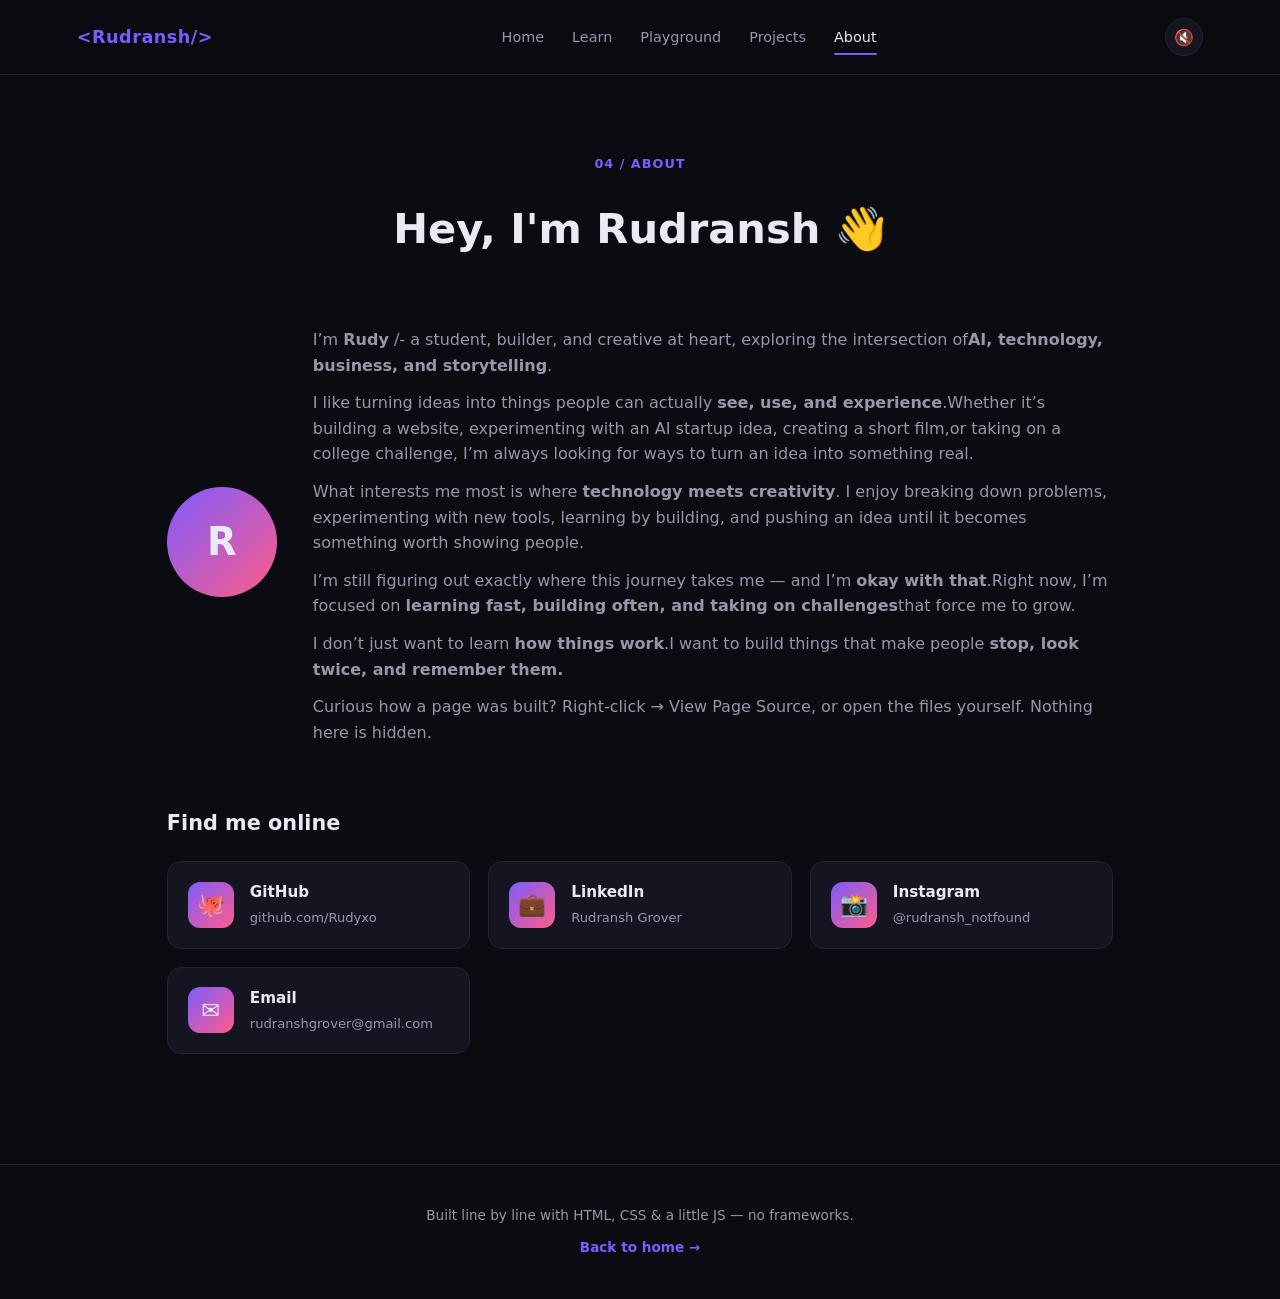
==== about.html @ c9af2722 "feat: add multi-page portfolio with interactive HTML/CSS/JS lessons - Add Home, Learn, Playground, P" ====
<!DOCTYPE html>
<html lang="en">
<head>
<meta charset="UTF-8">
<meta name="viewport" content="width=device-width, initial-scale=1.0">
<title>About — Rudransh</title>
<link rel="stylesheet" href="style.css">
<style>
  .socials { margin-top: 50px; }
  .social-grid { display: grid; grid-template-columns: repeat(auto-fit, minmax(230px, 1fr)); gap: 18px; margin-top: 20px; }
  .social-card {
    display: flex; align-items: center; gap: 16px; padding: 18px 20px;
    background: var(--card); border: 1px solid var(--border); border-radius: var(--radius);
    transition: transform .25s ease, border-color .25s ease;
  }
  .social-card:hover { transform: translateY(-5px); border-color: var(--accent); }
  .social-icon {
    width: 46px; height: 46px; border-radius: 12px; flex-shrink: 0;
    display: flex; align-items: center; justify-content: center; font-size: 1.4rem;
    background: linear-gradient(135deg, var(--accent), var(--accent-2));
  }
  .social-card strong { display: block; font-size: .95rem; }
  .social-card span { color: var(--muted); font-size: .82rem; word-break: break-all; }
  .socials h2 { font-size: 1.3rem; }
</style>
</head>
<body data-page="about">

<nav class="navbar">
  <a href="index.html" class="logo">&lt;Rudransh/&gt;</a>
  <ul class="nav-links">
    <li><a href="index.html">Home</a></li>
    <li><a href="learn.html">Learn</a></li>
    <li><a href="playground.html">Playground</a></li>
    <li><a href="projects.html">Projects</a></li>
    <li><a href="about.html">About</a></li>
  </ul>
  <button id="music-toggle" class="music-btn" title="Toggle background music" aria-label="Toggle background music">🔇</button>
</nav>

<div class="page-banner">
  <span class="tag">04 / About</span>
  <h1>Hey, I'm Rudransh 👋</h1>
</div>

<section class="section about-section">
  <div class="about-grid">
    <div class="about-avatar">R</div>
    <div>
      <p>I’m <strong>Rudy</strong> /- a student, builder, and creative at heart, exploring the intersection of<strong>AI, technology, business, and storytelling</strong>.</p>
      
      <p>I like turning ideas into things people can actually <strong>see, use, and experience</strong>.Whether it’s building a website, experimenting with an AI startup idea, creating a short film,or taking on a college challenge, I’m always looking for ways to turn an idea into something real.</p>
      
      <p>What interests me most is where <strong>technology meets creativity</strong>. I enjoy breaking down problems, experimenting with new tools, learning by building, and pushing an idea until it becomes something worth showing people.</p>

      <p>I’m still figuring out exactly where this journey takes me — and I’m <strong>okay with that</strong>.Right now, I’m focused on <strong>learning fast, building often, and taking on challenges</strong>that force me to grow.</p>
      <p>I don’t just want to learn <strong>how things work</strong>.I want to build things that make people <strong>stop, look twice, and remember them.</strong></p>

      <p>Curious how a page was built? Right-click → View Page Source, or open the files yourself. Nothing here is hidden.</p>
    </div>
  </div>

  <div class="socials">
    <h2>Find me online</h2>
    <div class="social-grid">
      <a class="social-card" href="https://github.com/Rudyxo" target="_blank" rel="noopener noreferrer">
        <div class="social-icon">🐙</div>
        <div><strong>GitHub</strong><span>github.com/Rudyxo</span></div>
      </a>
      <a class="social-card" href="https://www.linkedin.com/in/rudransh-grover-a08a15386/" target="_blank" rel="noopener noreferrer">
        <div class="social-icon">💼</div>
        <div><strong>LinkedIn</strong><span>Rudransh Grover</span></div>
      </a>
      <a class="social-card" href="https://www.instagram.com/rudransh_notfound/" target="_blank" rel="noopener noreferrer">
        <div class="social-icon">📸</div>
        <div><strong>Instagram</strong><span>@rudransh_notfound</span></div>
      </a>
      <a class="social-card" href="mailto:rudranshgrover@gmail.com">
        <div class="social-icon">✉️</div>
        <div><strong>Email</strong><span>rudranshgrover@gmail.com</span></div>
      </a>
    </div>
  </div>
</section>

<footer class="footer">
  <p>Built line by line with HTML, CSS &amp; a little JS — no frameworks.</p>
  <div class="footer-links"><a href="index.html">Back to home →</a></div>
</footer>

<script src="script.js"></script>
</body>
</html>
---- style.css ----
/* ---------- Reset & base ---------- */
* { margin: 0; padding: 0; box-sizing: border-box; }

:root {
  --bg: #0b0b12;
  --bg-alt: #111119;
  --text: #eaeaf4;
  --muted: #9797ab;
  --accent: #7c5cff;
  --accent-2: #ff5c8a;
  --card: #151521;
  --border: #232334;
  --radius: 14px;
}

html { scroll-behavior: smooth; }

body {
  font-family: 'Segoe UI', system-ui, -apple-system, sans-serif;
  background: var(--bg);
  color: var(--text);
  line-height: 1.6;
}

a { color: inherit; text-decoration: none; }
ul { list-style: none; }
code { font-family: 'Consolas', 'Courier New', monospace; }

/* ---------- Navbar ---------- */
.navbar {
  position: fixed;
  top: 0; left: 0; right: 0;
  display: flex;
  justify-content: space-between;
  align-items: center;
  padding: 18px 6%;
  background: rgba(11, 11, 18, 0.75);
  backdrop-filter: blur(10px);
  border-bottom: 1px solid var(--border);
  z-index: 100;
  gap: 20px;
}
.logo { font-weight: 700; font-size: 1.1rem; letter-spacing: 0.5px; color: var(--accent); }
.nav-links { display: flex; gap: 28px; flex: 1; justify-content: center; }
.nav-links a {
  font-size: 0.9rem;
  color: var(--muted);
  transition: color 0.2s ease;
  position: relative;
  padding-bottom: 4px;
}
.nav-links a:hover { color: var(--text); }
.nav-links a.active {
  color: var(--text);
}
.nav-links a.active::after {
  content: "";
  position: absolute;
  left: 0; right: 0; bottom: -6px;
  height: 2px;
  background: var(--accent);
  border-radius: 2px;
}
.music-btn {
  background: var(--card);
  border: 1px solid var(--border);
  color: var(--text);
  width: 38px; height: 38px;
  border-radius: 50%;
  cursor: pointer;
  font-size: 1rem;
  transition: border-color 0.2s ease, transform 0.2s ease;
}
.music-btn:hover { border-color: var(--accent); transform: scale(1.06); }
.music-btn.playing { border-color: var(--accent); }

@media (max-width: 700px) {
  .nav-links { gap: 14px; font-size: 0.85rem; }
}

/* ---------- Hero ---------- */
.hero {
  position: relative;
  min-height: 100vh;
  display: flex;
  flex-direction: column;
  align-items: center;
  justify-content: center;
  text-align: center;
  padding: 0 6%;
  overflow: hidden;
}
.hero-bg {
  position: absolute;
  inset: -20%;
  background:
    radial-gradient(circle at 20% 30%, rgba(124,92,255,0.25), transparent 40%),
    radial-gradient(circle at 80% 70%, rgba(255,92,138,0.2), transparent 40%);
  filter: blur(40px);
  animation: drift 14s ease-in-out infinite alternate;
  z-index: 0;
}
@keyframes drift {
  from { transform: translate(0,0) scale(1); }
  to   { transform: translate(3%, -3%) scale(1.05); }
}
.hero-content { position: relative; z-index: 1; max-width: 720px; }
.eyebrow {
  color: var(--accent);
  font-weight: 600;
  letter-spacing: 1px;
  text-transform: uppercase;
  font-size: 0.8rem;
  margin-bottom: 14px;
}
.hero h1 { font-size: clamp(2rem, 5vw, 3.2rem); font-weight: 800; line-height: 1.2; }
.typed { color: var(--accent-2); }
.cursor { animation: blink 1s step-end infinite; color: var(--accent-2); }
@keyframes blink { 50% { opacity: 0; } }
.hero-sub { margin: 22px 0 32px; color: var(--muted); font-size: 1.05rem; }
.hero-buttons { display: flex; gap: 16px; justify-content: center; flex-wrap: wrap; }
.btn {
  padding: 13px 26px;
  border-radius: 999px;
  font-weight: 600;
  font-size: 0.95rem;
  transition: transform 0.2s ease, background 0.2s ease;
  display: inline-block;
}
.btn-primary { background: var(--accent); color: white; }
.btn-primary:hover { transform: translateY(-3px); background: #6a49f0; }
.btn-outline { border: 1px solid var(--border); color: var(--text); }
.btn-outline:hover { transform: translateY(-3px); border-color: var(--accent); }
.scroll-hint {
  position: absolute;
  bottom: 32px;
  color: var(--muted);
  font-size: 0.8rem;
  animation: bob 2s ease-in-out infinite;
}
@keyframes bob { 0%,100% { transform: translateY(0); } 50% { transform: translateY(8px); } }

/* ---------- Page banner (non-home pages) ---------- */
.page-banner {
  position: relative;
  padding: 150px 6% 50px;
  text-align: center;
  max-width: 720px;
  margin: 0 auto;
}
.page-banner h1 { font-size: clamp(1.8rem, 4vw, 2.6rem); margin: 10px 0 14px; }
.page-banner p { color: var(--muted); }

/* ---------- Sections ---------- */
.section { padding: 60px 6% 110px; max-width: 1100px; margin: 0 auto; }
.section-dark { background: var(--bg-alt); max-width: 100%; }
.section-dark > * { max-width: 1100px; margin-left: auto; margin-right: auto; }
.section-head { max-width: 620px; margin-bottom: 50px; }
.tag {
  display: inline-block;
  color: var(--accent);
  font-size: 0.8rem;
  font-weight: 700;
  letter-spacing: 1px;
  text-transform: uppercase;
  margin-bottom: 12px;
}
.section-head h2 { font-size: clamp(1.6rem, 3vw, 2.2rem); margin-bottom: 12px; }
.section-head p { color: var(--muted); }

/* ---------- Tabs (Learn page) ---------- */
.tabs { display: flex; gap: 10px; margin-bottom: 30px; flex-wrap: wrap; }
.tab-btn {
  padding: 10px 20px;
  border-radius: 999px;
  border: 1px solid var(--border);
  background: transparent;
  color: var(--muted);
  font-weight: 600;
  cursor: pointer;
  transition: all 0.2s ease;
}
.tab-btn:hover { color: var(--text); }
.tab-btn.active { background: var(--accent); color: white; border-color: var(--accent); }

.tab-panel { display: none; grid-template-columns: 1fr 1fr; gap: 40px; align-items: start; }
.tab-panel.active { display: grid; }
.panel-text h3 { margin-bottom: 14px; font-size: 1.3rem; }
.panel-text p { color: var(--muted); margin-bottom: 16px; }
.learn-list li { color: var(--text); margin-bottom: 10px; padding-left: 18px; position: relative; }
.learn-list li::before { content: "→"; position: absolute; left: 0; color: var(--accent); }
.learn-list code, .panel-text code {
  background: var(--card);
  padding: 2px 6px;
  border-radius: 4px;
  color: var(--accent-2);
  font-size: 0.9em;
}
.code-block {
  background: var(--card);
  border: 1px solid var(--border);
  border-radius: var(--radius);
  padding: 22px;
  overflow-x: auto;
  font-size: 0.88rem;
  color: #d6d6f0;
}

@media (max-width: 800px) {
  .tab-panel.active { grid-template-columns: 1fr; }
}

/* ---------- Playground ---------- */
.playground { display: grid; grid-template-columns: 1fr 1fr; gap: 24px; }
.editor-col, .preview-col { display: flex; flex-direction: column; gap: 8px; }
.editor-col label, .preview-col label {
  font-size: 0.8rem;
  color: var(--muted);
  text-transform: uppercase;
  letter-spacing: 0.5px;
  font-weight: 600;
}
textarea {
  width: 100%;
  min-height: 130px;
  background: var(--card);
  color: var(--text);
  border: 1px solid var(--border);
  border-radius: var(--radius);
  padding: 14px;
  font-family: 'Consolas', monospace;
  font-size: 0.85rem;
  resize: vertical;
}
textarea:focus { outline: none; border-color: var(--accent); }
#preview {
  width: 100%;
  min-height: 300px;
  flex: 1;
  border: 1px solid var(--border);
  border-radius: var(--radius);
  background: white;
}
@media (max-width: 800px) {
  .playground { grid-template-columns: 1fr; }
}

/* ---------- Projects ---------- */
.project-grid { display: grid; grid-template-columns: repeat(auto-fit, minmax(260px, 1fr)); gap: 24px; }
.project-card {
  background: var(--card);
  border: 1px solid var(--border);
  border-radius: var(--radius);
  padding: 22px;
  transition: transform 0.25s ease, border-color 0.25s ease;
  display: block;
}
.project-card:hover { transform: translateY(-6px); border-color: var(--accent); }
.link-card h3 { color: var(--accent); }
.project-thumb {
  height: 140px;
  border-radius: 10px;
  margin-bottom: 18px;
}
.thumb-1 { background: linear-gradient(135deg, var(--accent), var(--accent-2)); }
.thumb-2 { background: linear-gradient(135deg, #2ecc9c, #3b82f6); }
.thumb-3 { background: linear-gradient(135deg, #f7b733, #ff5c8a); }
.project-card h3 { margin-bottom: 8px; }
.project-card p { color: var(--muted); font-size: 0.92rem; margin-bottom: 16px; }
.project-tags { display: flex; gap: 8px; flex-wrap: wrap; }
.project-tags span {
  font-size: 0.75rem;
  background: rgba(124,92,255,0.15);
  color: var(--accent);
  padding: 4px 10px;
  border-radius: 999px;
  font-weight: 600;
}

/* ---------- About ---------- */
.about-section { padding-top: 0; }
.about-grid { display: grid; grid-template-columns: auto 1fr; gap: 36px; align-items: center; }
.about-avatar {
  width: 110px; height: 110px;
  border-radius: 50%;
  background: linear-gradient(135deg, var(--accent), var(--accent-2));
  display: flex; align-items: center; justify-content: center;
  font-size: 2.4rem; font-weight: 800;
  flex-shrink: 0;
}
.about-grid p { color: var(--muted); margin-bottom: 12px; }
@media (max-width: 600px) {
  .about-grid { grid-template-columns: 1fr; text-align: center; justify-items: center; }
}

/* ---------- Footer ---------- */
.footer {
  padding: 40px 6%;
  text-align: center;
  border-top: 1px solid var(--border);
  color: var(--muted);
  font-size: 0.85rem;
}
.footer-links { margin-top: 10px; }
.footer-links a { color: var(--accent); font-weight: 600; }

/* ---------- MDN reference rows ---------- */
.mdn-row {
  margin-top: 14px;
  padding: 10px 14px;
  background: rgba(124, 92, 255, 0.08);
  border-left: 3px solid var(--accent);
  border-radius: 0 8px 8px 0;
  font-size: 0.85rem;
  color: var(--muted);
  line-height: 1.9;
}
.mdn-row a { color: var(--accent); font-weight: 600; margin: 0 2px; }
.mdn-row a:hover { color: var(--accent-2); text-decoration: underline; }
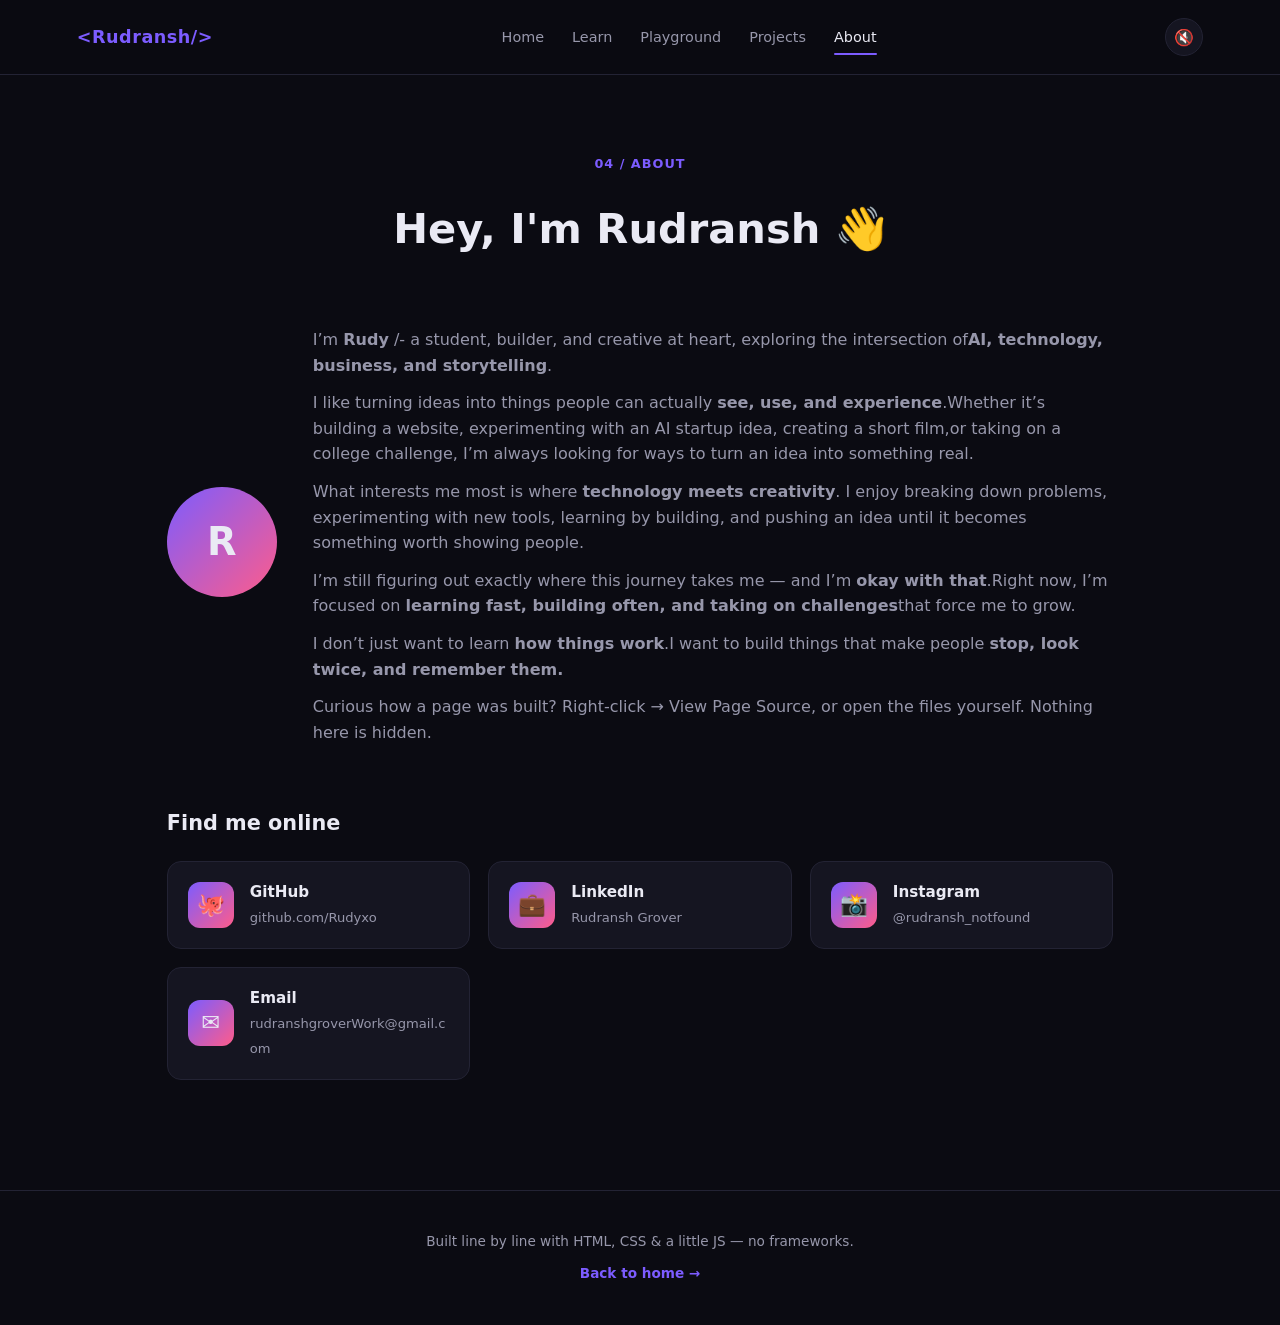
==== commit 8d218d30: "Added an icon to the head and added comments to all pages, removed the personal mail and added work " ====
--- a/about.html
+++ b/about.html
@@ -38,11 +38,17 @@
   <button id="music-toggle" class="music-btn" title="Toggle background music" aria-label="Toggle background music">🔇</button>
 </nav>
 
+<!-- Page banner: same purple/pink pattern reused on Learn, Playground
+     and Projects, so every inner page has a consistent "title area"
+     under the fixed navbar. -->
 <div class="page-banner">
   <span class="tag">04 / About</span>
   <h1>Hey, I'm Rudransh 👋</h1>
 </div>
 
+<!-- Bio + socials. .about-grid is a 2-column CSS Grid: avatar on the
+     left, text on the right (it stacks to 1 column on small screens,
+     see the media query in style.css). -->
 <section class="section about-section">
   <div class="about-grid">
     <div class="about-avatar">R</div>
@@ -60,6 +66,11 @@
     </div>
   </div>
 
+  <!-- Social links. Each card is one <a> so the whole card is clickable,
+       not just the icon or text inside it. target="_blank" opens in a
+       new tab; rel="noopener noreferrer" is a security best practice
+       whenever target="_blank" is used (stops the new tab from being
+       able to access window.opener on this page). -->
   <div class="socials">
     <h2>Find me online</h2>
     <div class="social-grid">
@@ -75,9 +86,11 @@
         <div class="social-icon">📸</div>
         <div><strong>Instagram</strong><span>@rudransh_notfound</span></div>
       </a>
-      <a class="social-card" href="mailto:rudranshgrover@gmail.com">
+      <!-- mailto: is a special link scheme — clicking it opens the
+           visitor's default email app with this address pre-filled. -->
+      <a class="social-card" href="mailto:rudranshgroverWork@gmail.com">
         <div class="social-icon">✉️</div>
-        <div><strong>Email</strong><span>rudranshgrover@gmail.com</span></div>
+        <div><strong>Email</strong><span>rudranshgroverWork@gmail.com</span></div>
       </a>
     </div>
   </div>
--- a/style.css
+++ b/style.css
@@ -1,6 +1,22 @@
+/* ==================================================================
+   HOW THIS FILE IS ORGANISED
+   One section per part of the page (Navbar, Hero, Playground, etc),
+   each starting with a comment banner like the one below. Scroll to
+   the section that matches what you're looking at in the browser.
+   ================================================================== */
+
 /* ---------- Reset & base ---------- */
+/* The universal selector * targets every element on the page.
+   Browsers give elements default margin/padding that differs between
+   browsers — zeroing them out first gives a predictable, consistent
+   starting point to build styles on top of. box-sizing: border-box
+   makes padding and border count INSIDE an element's declared width,
+   instead of adding to it — this avoids a lot of layout surprises. */
 * { margin: 0; padding: 0; box-sizing: border-box; }
 
+/* CSS custom properties ("variables"), declared on :root so they're
+   available to every element on the page. Change a colour here once
+   and it updates everywhere it's used via var(--name) below. */
 :root {
   --bg: #0b0b12;
   --bg-alt: #111119;
@@ -13,7 +29,7 @@
   --radius: 14px;
 }
 
-html { scroll-behavior: smooth; }
+html { scroll-behavior: smooth; } /* animates jumps to #anchors instead of snapping instantly */
 
 body {
   font-family: 'Segoe UI', system-ui, -apple-system, sans-serif;
@@ -27,14 +43,20 @@
 code { font-family: 'Consolas', 'Courier New', monospace; }
 
 /* ---------- Navbar ---------- */
+/* position: fixed pins the navbar to the viewport, so it stays on
+   screen while the rest of the page scrolls underneath it.
+   backdrop-filter: blur() blurs whatever is BEHIND this element —
+   that's what gives the "frosted glass" effect as content scrolls
+   under a semi-transparent (rgba with alpha 0.75) background.
+   z-index: 100 keeps it stacked above everything else on the page. */
 .navbar {
   position: fixed;
-  top: 0; left: 0; right: 0;
-  display: flex;
-  justify-content: space-between;
+  top: 0; left: 0; right: 0; /* stretches it full-width, pinned to the top */
+  display: flex; /* lays logo, links and button out in a single row */
+  justify-content: space-between; /* pushes logo left, button right, links fill the middle */
   align-items: center;
   padding: 18px 6%;
-  background: rgba(11, 11, 18, 0.75);
+  background: rgba(11, 11, 18, 0.75); /* rgba = red, green, blue, alpha(opacity) */
   backdrop-filter: blur(10px);
   border-bottom: 1px solid var(--border);
   z-index: 100;
@@ -79,6 +101,8 @@
 }
 
 /* ---------- Hero ---------- */
+/* min-height: 100vh makes the hero fill the full viewport height on
+   first load — 1vh = 1% of the browser window's height. */
 .hero {
   position: relative;
   min-height: 100vh;
@@ -92,14 +116,17 @@
 }
 .hero-bg {
   position: absolute;
-  inset: -20%;
+  inset: -20%; /* shorthand for top/right/bottom/left: -20%, oversized so the blur never shows a hard edge */
   background:
     radial-gradient(circle at 20% 30%, rgba(124,92,255,0.25), transparent 40%),
     radial-gradient(circle at 80% 70%, rgba(255,92,138,0.2), transparent 40%);
-  filter: blur(40px);
-  animation: drift 14s ease-in-out infinite alternate;
+  filter: blur(40px); /* softens the gradients into a glow instead of hard circles */
+  animation: drift 14s ease-in-out infinite alternate; /* runs the @keyframes below, forever, back and forth */
   z-index: 0;
 }
+/* @keyframes defines an animation's steps by name ("drift"), referenced
+   above by animation: drift .... "from"/"to" are shorthand for 0%/100%;
+   you can also use percentages (0%, 50%, 100%) for more steps. */
 @keyframes drift {
   from { transform: translate(0,0) scale(1); }
   to   { transform: translate(3%, -3%) scale(1.05); }
@@ -113,6 +140,10 @@
   font-size: 0.8rem;
   margin-bottom: 14px;
 }
+/* clamp(min, preferred, max) is a responsive-sizing shortcut: the
+   font stays at 5vw (5% of viewport width) as the browser resizes,
+   but never shrinks below 2rem or grows past 3.2rem. One line instead
+   of writing separate font-sizes for several @media breakpoints. */
 .hero h1 { font-size: clamp(2rem, 5vw, 3.2rem); font-weight: 800; line-height: 1.2; }
 .typed { color: var(--accent-2); }
 .cursor { animation: blink 1s step-end infinite; color: var(--accent-2); }
@@ -211,6 +242,10 @@
 }
 
 /* ---------- Playground ---------- */
+/* grid-template-columns: 1fr 1fr splits the row into two equal-width
+   columns ("1fr" = 1 fraction of the remaining space). Compare this
+   to Flexbox above, which is better for a single row/column, while
+   Grid is better for a full two-dimensional layout like this one. */
 .playground { display: grid; grid-template-columns: 1fr 1fr; gap: 24px; }
 .editor-col, .preview-col { display: flex; flex-direction: column; gap: 8px; }
 .editor-col label, .preview-col label {
@@ -246,6 +281,10 @@
 }
 
 /* ---------- Projects ---------- */
+/* repeat(auto-fit, minmax(260px, 1fr)) is the classic "responsive grid
+   with no media queries" trick: fit as many 260px+ columns as the row
+   allows, and stretch them evenly (1fr) to fill any leftover space.
+   Resize the browser window to see columns appear/disappear live. */
 .project-grid { display: grid; grid-template-columns: repeat(auto-fit, minmax(260px, 1fr)); gap: 24px; }
 .project-card {
   background: var(--card);
